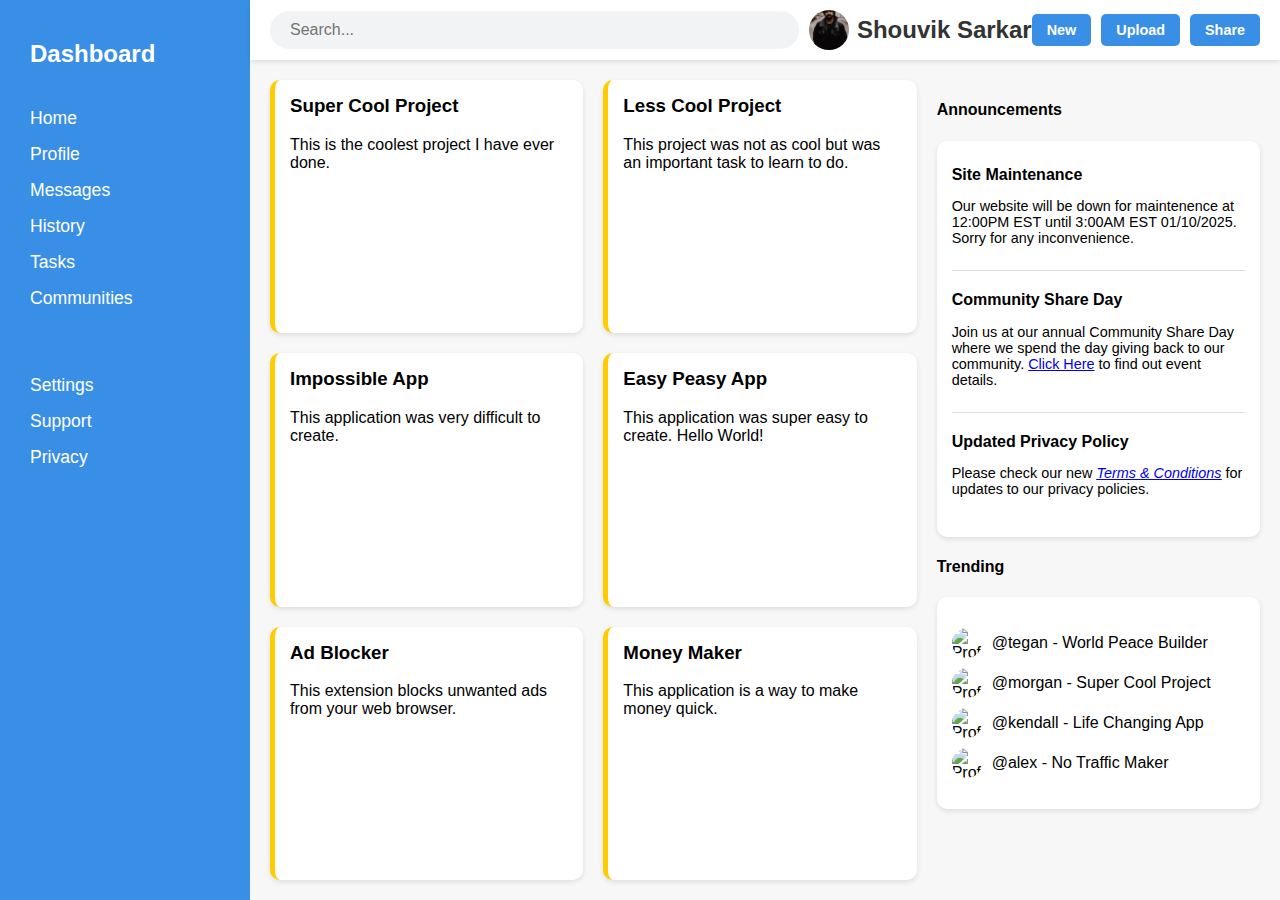
==== dashboard.html @ b507111e "first iteration" ====
<!DOCTYPE html>
<html lang="en">

<head>
    <meta charset="UTF-8">
    <meta name="viewport" content="width=device-width, initial-scale=1.0">
    <link rel="stylesheet" href="dashboard.css">
    <script src="https://kit.fontawesome.com/764d4527b8.js" crossorigin="anonymous"></script>
    <title>Dashboard Project</title>
</head>

<body>
    <div class="container">
        <!-- Sidebar -->
        <aside class="sidebar">
            <div class="sidebar-header">
                <i class="fa-solid fa-bars"></i>
                <h2>Dashboard</h2>
            </div>
            <ul>
                <li><a href="#"><i class="fa-solid fa-home"></i> Home</a></li>
                <li><a href="#"><i class="fa-solid fa-user"></i> Profile</a></li>
                <li><a href="#"><i class="fa-solid fa-message"></i> Messages</a></li>
                <li><a href="#"><i class="fa-solid fa-clock"></i> History</a></li>
                <li><a href="#"><i class="fa-solid fa-tasks"></i> Tasks</a></li>
                <li><a href="#"><i class="fa-solid fa-users"></i> Communities</a></li>
                <br><br>
                <li><a href="#"><i class="fa-solid fa-gear"></i> Settings</a></li>
                <li><a href="#"><i class="fa-solid fa-question"></i> Support</a></li>
                <li><a href="#"><i class="fa-solid fa-shield"></i> Privacy</a></li>
            </ul>
        </aside>
        <header>
                <div class="header">
                    <i class="fas fa-search"></i>
                    <div class="search-bar">
                        <input type="text" placeholder="Search..." />
                    </div>
                    <div class="user-profile">
                        <i class="fas fa-bell"></i>
                        <div class="profile-info">
                            <img src="icons/Crucial Rip 2023 Promos-36.jpg" alt="Profile Picture" />
                            <span>Shouvik Sarkar</span>
                        </div>
                    </div>

                <div class="header-actions">
                    <button class="btn">New</button>
                    <button class="btn">Upload</button>
                    <button class="btn">Share</button>
                </div>
    </div>
    </header>
    <main class="main">
        <!-- Projects Section -->
        <section class="projects">
            <div class="project-card">
                <h3>Super Cool Project</h3>
                <p>This is the coolest project I have ever done.</p>
                <div class="actions">
                    <i class="fa-solid fa-star"></i>
                    <i class="fa-solid fa-eye"></i>
                    <i class="fa-solid fa-share"></i>
                </div>
            </div>
            <div class="project-card">
                <h3>Less Cool Project</h3>
                <p>This project was not as cool but was an important task to learn to do.</p>
                <div class="actions">
                    <i class="fa-solid fa-star"></i>
                    <i class="fa-solid fa-eye"></i>
                    <i class="fa-solid fa-share"></i>
                </div>
            </div>
            <div class="project-card">
                <h3>Impossible App</h3>
                <p>This application was very difficult to create.</p>
                <div class="actions">
                    <i class="fa-solid fa-star"></i>
                    <i class="fa-solid fa-eye"></i>
                    <i class="fa-solid fa-share"></i>
                </div>
            </div>
            <div class="project-card">
                <h3>Easy Peasy App</h3>
                <p>This application was super easy to create. Hello World!</p>
                <div class="actions">
                    <i class="fa-solid fa-star"></i>
                    <i class="fa-solid fa-eye"></i>
                    <i class="fa-solid fa-share"></i>
                </div>
            </div>
            <div class="project-card">
                <h3>Ad Blocker</h3>
                <p>This extension blocks unwanted ads from your web browser.</p>
                <div class="actions">
                    <i class="fa-solid fa-star"></i>
                    <i class="fa-solid fa-eye"></i>
                    <i class="fa-solid fa-share"></i>
                </div>
            </div>
            <div class="project-card">
                <h3>Money Maker</h3>
                <p>This application is a way to make money quick.</p>
                <div class="actions">
                    <i class="fa-solid fa-star"></i>
                    <i class="fa-solid fa-eye"></i>
                    <i class="fa-solid fa-share"></i>
                </div>
            </div>
        </section>
        <div class="right-sidebar">
            <h4>Announcements</h4>
            <div class="announcements">
                <div class="announcement">
                    <h4>Site Maintenance</h4>
                    <p>Our website will be down for maintenence at 12:00PM EST until 3:00AM EST 01/10/2025. Sorry
                        for
                        any inconvenience.</p>
                </div>
                <div class="announcement">
                    <h4>Community Share Day</h4>
                    <p>Join us at our annual Community Share Day where we spend the day giving back to our
                        community. <a href="https://www.google.com" target="_blank">Click Here</a> to find out event
                        details.</p>
                </div>
                <div class="announcement">
                    <h4>Updated Privacy Policy</h4>
                    <p>Please check our new <u><em><a href="https://policies.google.com/terms?hl=en&fg=1"
                                    target="_blank">Terms & Conditions</em></u></a> for updates to our privacy
                        policies.
                    </p>
                </div>
            </div>
            <h4>Trending</h4>
            <div class="trending">
                <ul>
                    <li><img src="https://cdn-icons-png.flaticon.com/512/3135/3135789.png" alt="Profile"> @tegan -
                        World
                        Peace Builder</li>
                    <li><img src="https://cdn-icons-png.flaticon.com/512/4537/4537097.png" alt="Profile"> @morgan -
                        Super Cool Project</li>
                    <li><img src="https://cdn-icons-png.flaticon.com/512/3135/3135715.png" alt="Profile"> @kendall -
                        Life Changing App</li>
                    <li><img src="https://cdn-icons-png.flaticon.com/512/3135/3135715.png" alt="Profile"> @alex - No
                        Traffic Maker</li>
                </ul>
            </div>
</body>

</html>
---- dashboard.css ----
body {
  margin: 0;
  font-family: Arial, Helvetica, sans-serif;
  background-color: #f7f7f7;
}

.container {
  display: grid;
  grid-template-columns: 250px 1fr;
  grid-template-rows: auto 1fr;
  grid-template-areas:
      "sidebar header announcement"
      "sidebar main trending";
  height: 100vh;
}

.sidebar {
  grid-area: sidebar;
  background-color: #398fe6;
  color: white;
  padding: 20px;
}

.sidebar-header {
  display: flex;
  align-items: center;
  margin-bottom: 20px;
}

.sidebar-header h2 {
  font-size: 1.5rem;
  margin-left: 10px;
}

.sidebar ul {
  list-style: none;
  padding: 0;
}

.sidebar ul li {
  margin: 15px 0;
}

.sidebar ul li a {
  color: white;
  text-decoration: none;
  font-size: 1.1rem;
  display: flex;
  align-items: center;
  gap: 10px;
}

 /* Header Container */
.header {
  grid-area: header; 
  display: flex;
  justify-content: space-between;
  align-items: center;
  padding: 10px 20px;
  background-color: #fff;
  box-shadow: 0 2px 4px rgba(0, 0, 0, 0.1);
  font-family: Arial, sans-serif;
  position: sticky;
  top: 0; 
  z-index: 10;
}

/* Search Bar */
.search-bar {
  display: flex;
  align-items: center;
  background-color: #f1f3f4;
  border-radius: 20px;
  padding: 5px 15px;
  flex: 1; 
  max-width: 65rem;
}

.search-bar input {
  border: none;
  outline: none;
  background: none;
  font-size: 1rem;
  flex: 1;
  padding: 5px;
}

.search-bar i {
  color: #888;
}

/* Header Buttons */
.header-actions {
  display: flex;
  gap: 10px;
}

.btn {
  padding: 8px 15px;
  border: none;
  border-radius: 5px;
  font-size: 0.9rem;
  cursor: pointer;
  font-weight: bold;
  background-color: #398fe6;
  color: white;
}

/* User Profile Section */
.user-profile {
  display: flex;
  align-items: center;
  gap: 10px;
}

.user-profile i {
  font-size: 1.5rem;
  color: #555;
  cursor: pointer;
}

.profile-info {
  display: flex;
  align-items: center;
  gap: 8px;
}

.profile-info img {
  width: 40px;
  height: 40px;
  border-radius: 50%;
  object-fit: cover;
}

.profile-info span {
  font-size: 1.5rem;
  color: #333;
  font-weight: bold;
}
/* Main Content */
.main {
  grid-area: main;
  padding: 20px;
  display: grid;
  grid-template-columns: 2fr 1fr;
  gap: 20px;
}
.projects {
  display: grid;
  grid-template-columns: repeat(2, 1fr);
  gap: 20px;
}

.project-card {
  background: white;
  border-radius: 10px;
  box-shadow: 0 2px 5px rgba(0, 0, 0, 0.1);
  padding: 15px;
  border-left: 5px solid #ffcc00;
}

.project-card h3 {
  margin-top: 0;
}

.project-card .actions {
  display: flex;
  justify-content: space-between;
  margin-top: 10px;
}

.project-card .actions i {
  cursor: pointer;
  color: #666;
}
.announcements {
  background-color: #fff;
  padding: 15px;
  border-radius: 8px;
  box-shadow: 0 2px 4px rgba(0, 0, 0, 0.1);
  display: flex;
  flex-direction: column; 
  gap: 10px; 
}

.announcement {
  padding: 10px 0;
  border-bottom: 1px solid #ddd; 
}

.announcement:last-child {
  border-bottom: none; 
}

.announcement h4 {
  font-size: 1rem;
  margin-bottom: 5px; 
  font-weight: bold;
}

.announcement p {
  font-size: 0.9rem;
}
.announcements,
.trending {
  background: white;
  border-radius: 10px;
  padding: 15px;
  box-shadow: 0 2px 5px rgba(0, 0, 0, 0.1);
  justify-self: stretch; 
  align-self: start; 
}

.announcements h4,
.trending h4 {
  margin-top: 0;
}
.trending {
  margin-top: 20px; 
}

.trending ul {
  list-style: none;
  padding: 0;
}

.trending ul li {
  display: flex;
  align-items: center;
  gap: 10px;
  margin-bottom: 10px;
}

.trending ul li img {
  width: 30px;
  height: 30px;
  border-radius: 50%;
}
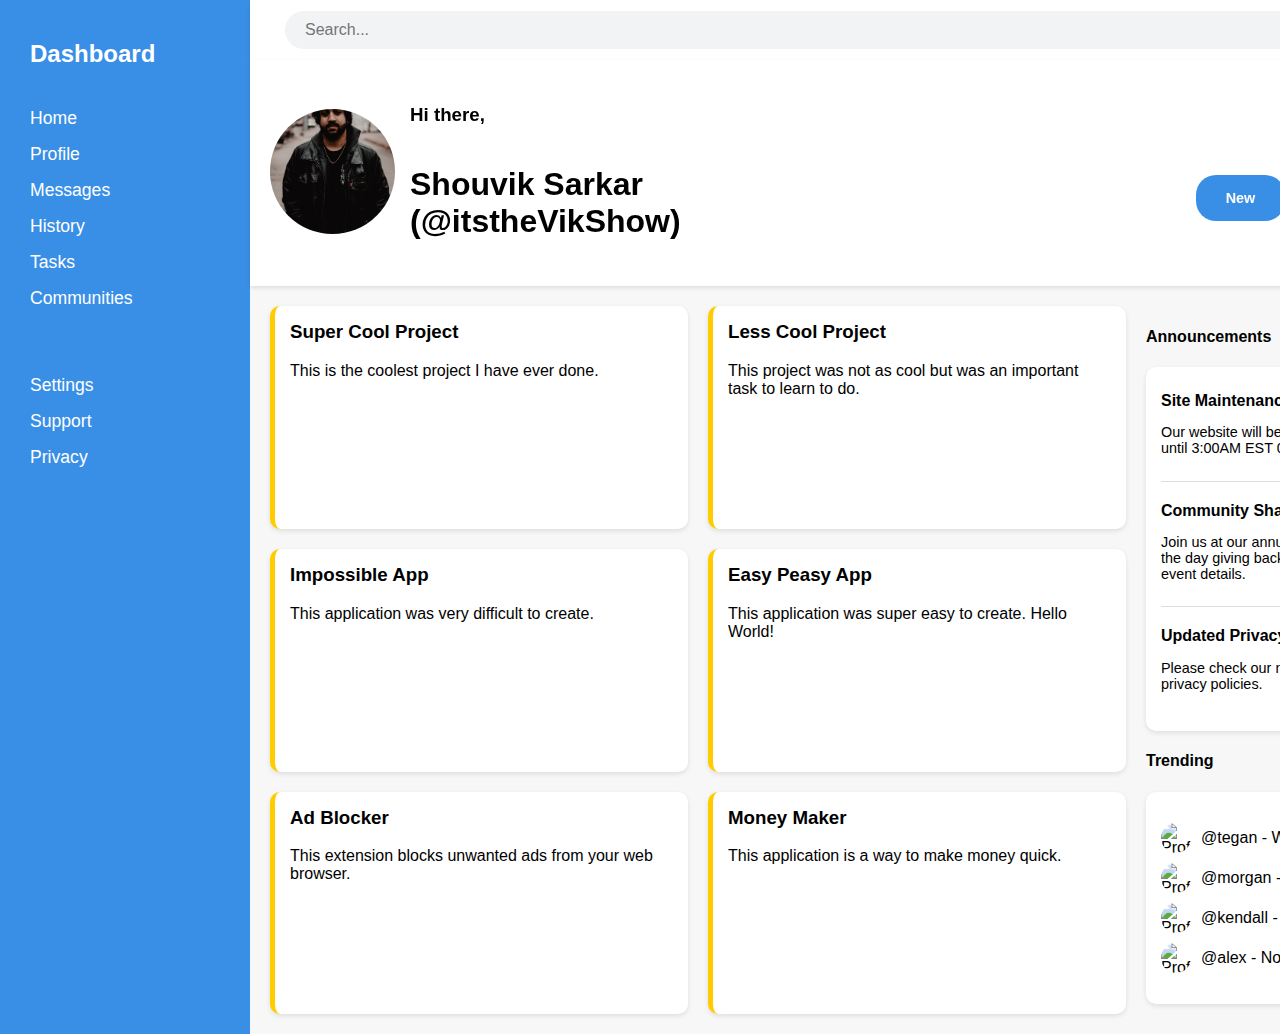
==== commit 9c9a13ff: "final changes" ====
--- a/dashboard.html
+++ b/dashboard.html
@@ -31,121 +31,136 @@
             </ul>
         </aside>
         <header>
-                <div class="header">
+            <!-- Header -->
+            <div class="header">
+                <!-- Top Bar -->
+                <div class="header-top">
                     <i class="fas fa-search"></i>
+                    <!-- Search Bar -->
                     <div class="search-bar">
                         <input type="text" placeholder="Search..." />
                     </div>
-                    <div class="user-profile">
-                        <i class="fas fa-bell"></i>
-                        <div class="profile-info">
-                            <img src="icons/Crucial Rip 2023 Promos-36.jpg" alt="Profile Picture" />
-                            <span>Shouvik Sarkar</span>
-                        </div>
+                    <!-- Bell Icon and Profile -->
+                    <div class="header-profile">
+                        <span class="icon">🔔</span>
+                        <img src="icons/Crucial Rip 2023 Promos-36.jpg" alt="Profile Picture">
+                        <div class="name">Shouvik Sarkar</div>
+                    </div>
+                </div>
+
+                <!-- Bottom Bar -->
+                <div class="header-bottom">
+                    <!--Profile Picture-->
+                    <div class="greeting-picture">
+                        <img src="icons/Crucial Rip 2023 Promos-36.jpg" alt="Profile Picture">
+                    </div><!-- Greeting -->
+                    <div class="header-greeting">
+                        <h3>Hi there,</h3> 
+                        <h1>Shouvik Sarkar (@itstheVikShow)</h1>
+                    </div>
+                    <div class="header-actions">
+                        <button class="btn">New</button>
+                        <button class="btn">Upload</button>
+                        <button class="btn">Share</button>
                     </div>
 
-                <div class="header-actions">
-                    <button class="btn">New</button>
-                    <button class="btn">Upload</button>
-                    <button class="btn">Share</button>
                 </div>
-    </div>
-    </header>
-    <main class="main">
-        <!-- Projects Section -->
-        <section class="projects">
-            <div class="project-card">
-                <h3>Super Cool Project</h3>
-                <p>This is the coolest project I have ever done.</p>
-                <div class="actions">
-                    <i class="fa-solid fa-star"></i>
-                    <i class="fa-solid fa-eye"></i>
-                    <i class="fa-solid fa-share"></i>
+        </header>
+        <main class="main">
+            <!-- Projects Section -->
+            <section class="projects">
+                <div class="project-card">
+                    <h3>Super Cool Project</h3>
+                    <p>This is the coolest project I have ever done.</p>
+                    <div class="actions">
+                        <i class="fa-solid fa-star"></i>
+                        <i class="fa-solid fa-eye"></i>
+                        <i class="fa-solid fa-share"></i>
+                    </div>
                 </div>
-            </div>
-            <div class="project-card">
-                <h3>Less Cool Project</h3>
-                <p>This project was not as cool but was an important task to learn to do.</p>
-                <div class="actions">
-                    <i class="fa-solid fa-star"></i>
-                    <i class="fa-solid fa-eye"></i>
-                    <i class="fa-solid fa-share"></i>
+                <div class="project-card">
+                    <h3>Less Cool Project</h3>
+                    <p>This project was not as cool but was an important task to learn to do.</p>
+                    <div class="actions">
+                        <i class="fa-solid fa-star"></i>
+                        <i class="fa-solid fa-eye"></i>
+                        <i class="fa-solid fa-share"></i>
+                    </div>
                 </div>
-            </div>
-            <div class="project-card">
-                <h3>Impossible App</h3>
-                <p>This application was very difficult to create.</p>
-                <div class="actions">
-                    <i class="fa-solid fa-star"></i>
-                    <i class="fa-solid fa-eye"></i>
-                    <i class="fa-solid fa-share"></i>
+                <div class="project-card">
+                    <h3>Impossible App</h3>
+                    <p>This application was very difficult to create.</p>
+                    <div class="actions">
+                        <i class="fa-solid fa-star"></i>
+                        <i class="fa-solid fa-eye"></i>
+                        <i class="fa-solid fa-share"></i>
+                    </div>
                 </div>
-            </div>
-            <div class="project-card">
-                <h3>Easy Peasy App</h3>
-                <p>This application was super easy to create. Hello World!</p>
-                <div class="actions">
-                    <i class="fa-solid fa-star"></i>
-                    <i class="fa-solid fa-eye"></i>
-                    <i class="fa-solid fa-share"></i>
+                <div class="project-card">
+                    <h3>Easy Peasy App</h3>
+                    <p>This application was super easy to create. Hello World!</p>
+                    <div class="actions">
+                        <i class="fa-solid fa-star"></i>
+                        <i class="fa-solid fa-eye"></i>
+                        <i class="fa-solid fa-share"></i>
+                    </div>
                 </div>
-            </div>
-            <div class="project-card">
-                <h3>Ad Blocker</h3>
-                <p>This extension blocks unwanted ads from your web browser.</p>
-                <div class="actions">
-                    <i class="fa-solid fa-star"></i>
-                    <i class="fa-solid fa-eye"></i>
-                    <i class="fa-solid fa-share"></i>
+                <div class="project-card">
+                    <h3>Ad Blocker</h3>
+                    <p>This extension blocks unwanted ads from your web browser.</p>
+                    <div class="actions">
+                        <i class="fa-solid fa-star"></i>
+                        <i class="fa-solid fa-eye"></i>
+                        <i class="fa-solid fa-share"></i>
+                    </div>
                 </div>
-            </div>
-            <div class="project-card">
-                <h3>Money Maker</h3>
-                <p>This application is a way to make money quick.</p>
-                <div class="actions">
-                    <i class="fa-solid fa-star"></i>
-                    <i class="fa-solid fa-eye"></i>
-                    <i class="fa-solid fa-share"></i>
+                <div class="project-card">
+                    <h3>Money Maker</h3>
+                    <p>This application is a way to make money quick.</p>
+                    <div class="actions">
+                        <i class="fa-solid fa-star"></i>
+                        <i class="fa-solid fa-eye"></i>
+                        <i class="fa-solid fa-share"></i>
+                    </div>
                 </div>
-            </div>
-        </section>
-        <div class="right-sidebar">
-            <h4>Announcements</h4>
-            <div class="announcements">
-                <div class="announcement">
-                    <h4>Site Maintenance</h4>
-                    <p>Our website will be down for maintenence at 12:00PM EST until 3:00AM EST 01/10/2025. Sorry
-                        for
-                        any inconvenience.</p>
+            </section>
+            <div class="right-sidebar">
+                <h4>Announcements</h4>
+                <div class="announcements">
+                    <div class="announcement">
+                        <h4>Site Maintenance</h4>
+                        <p>Our website will be down for maintenence at 12:00PM EST until 3:00AM EST 01/10/2025. Sorry
+                            for
+                            any inconvenience.</p>
+                    </div>
+                    <div class="announcement">
+                        <h4>Community Share Day</h4>
+                        <p>Join us at our annual Community Share Day where we spend the day giving back to our
+                            community. <a href="https://www.google.com" target="_blank">Click Here</a> to find out event
+                            details.</p>
+                    </div>
+                    <div class="announcement">
+                        <h4>Updated Privacy Policy</h4>
+                        <p>Please check our new <u><em><a href="https://policies.google.com/terms?hl=en&fg=1"
+                                        target="_blank">Terms & Conditions</em></u></a> for updates to our privacy
+                            policies.
+                        </p>
+                    </div>
                 </div>
-                <div class="announcement">
-                    <h4>Community Share Day</h4>
-                    <p>Join us at our annual Community Share Day where we spend the day giving back to our
-                        community. <a href="https://www.google.com" target="_blank">Click Here</a> to find out event
-                        details.</p>
+                <h4>Trending</h4>
+                <div class="trending">
+                    <ul>
+                        <li><img src="https://cdn-icons-png.flaticon.com/512/3135/3135789.png" alt="Profile"> @tegan -
+                            World
+                            Peace Builder</li>
+                        <li><img src="https://cdn-icons-png.flaticon.com/512/4537/4537097.png" alt="Profile"> @morgan -
+                            Super Cool Project</li>
+                        <li><img src="https://cdn-icons-png.flaticon.com/512/3135/3135715.png" alt="Profile"> @kendall -
+                            Life Changing App</li>
+                        <li><img src="https://cdn-icons-png.flaticon.com/512/3135/3135715.png" alt="Profile"> @alex - No
+                            Traffic Maker</li>
+                    </ul>
                 </div>
-                <div class="announcement">
-                    <h4>Updated Privacy Policy</h4>
-                    <p>Please check our new <u><em><a href="https://policies.google.com/terms?hl=en&fg=1"
-                                    target="_blank">Terms & Conditions</em></u></a> for updates to our privacy
-                        policies.
-                    </p>
-                </div>
-            </div>
-            <h4>Trending</h4>
-            <div class="trending">
-                <ul>
-                    <li><img src="https://cdn-icons-png.flaticon.com/512/3135/3135789.png" alt="Profile"> @tegan -
-                        World
-                        Peace Builder</li>
-                    <li><img src="https://cdn-icons-png.flaticon.com/512/4537/4537097.png" alt="Profile"> @morgan -
-                        Super Cool Project</li>
-                    <li><img src="https://cdn-icons-png.flaticon.com/512/3135/3135715.png" alt="Profile"> @kendall -
-                        Life Changing App</li>
-                    <li><img src="https://cdn-icons-png.flaticon.com/512/3135/3135715.png" alt="Profile"> @alex - No
-                        Traffic Maker</li>
-                </ul>
-            </div>
 </body>
 
 </html>--- a/dashboard.css
+++ b/dashboard.css
@@ -9,8 +9,8 @@
   grid-template-columns: 250px 1fr;
   grid-template-rows: auto 1fr;
   grid-template-areas:
-      "sidebar header announcement"
-      "sidebar main trending";
+    "sidebar header announcement"
+    "sidebar main trending";
   height: 100vh;
 }
 
@@ -50,21 +50,29 @@
   gap: 10px;
 }
 
- /* Header Container */
-.header {
-  grid-area: header; 
-  display: flex;
-  justify-content: space-between;
-  align-items: center;
+/* Header Container */
+
+.header-top {
+  display: flex;
+  align-items: center;
+  justify-content: space-between;
   padding: 10px 20px;
   background-color: #fff;
   box-shadow: 0 2px 4px rgba(0, 0, 0, 0.1);
   font-family: Arial, sans-serif;
   position: sticky;
-  top: 0; 
+  top: 0;
   z-index: 10;
 }
-
+.header-top {
+  display: flex;
+  align-items: center;
+  justify-content: space-between;
+}
+.header-top i {
+  display: flex;
+  padding-right: 15px;
+}
 /* Search Bar */
 .search-bar {
   display: flex;
@@ -72,8 +80,8 @@
   background-color: #f1f3f4;
   border-radius: 20px;
   padding: 5px 15px;
-  flex: 1; 
-  max-width: 65rem;
+  flex: 1;
+  max-width: 90rem;
 }
 
 .search-bar input {
@@ -88,17 +96,64 @@
 .search-bar i {
   color: #888;
 }
-
-/* Header Buttons */
+.header-profile {
+  display: flex;
+  align-items: center;
+  gap: 10px;
+}
+
+.header-profile img {
+  width: 40px;
+  height: 40px;
+  border-radius: 50%;
+  object-fit: cover;
+}
+
+.header-profile .name {
+  font-size: 1.5rem;
+  font-weight: bold;
+}
+
+.header-profile .icon {
+  font-size: 1.5rem;
+  cursor: pointer;
+}
+/* Bottom Bar (Greeting and Buttons) */
+.header-bottom {
+  display: flex;
+  align-items: center;
+  justify-content: space-between;
+  padding: 10px 20px;
+  background-color: #fff;
+  box-shadow: 0 2px 4px rgba(0, 0, 0, 0.1);
+  font-family: Arial, sans-serif;
+  position: sticky;
+  top: 0;
+  z-index: 10;
+}
+.greeting-picture img {
+  width: 125px;
+  height: 125px;
+  border-radius: 50%;
+  object-fit: cover;
+}
+/* Greeting */
+.header-greeting {
+  display: flex;
+  flex-direction: column;
+  padding: 15px;
+}
 .header-actions {
   display: flex;
-  gap: 10px;
-}
-
+  justify-content: space-between;
+  gap: 40px;
+  padding-left: 500px;
+  padding-top: 50px;
+}
 .btn {
-  padding: 8px 15px;
+  padding: 15px 30px;
   border: none;
-  border-radius: 5px;
+  border-radius: 20px;
   font-size: 0.9rem;
   cursor: pointer;
   font-weight: bold;
@@ -106,37 +161,6 @@
   color: white;
 }
 
-/* User Profile Section */
-.user-profile {
-  display: flex;
-  align-items: center;
-  gap: 10px;
-}
-
-.user-profile i {
-  font-size: 1.5rem;
-  color: #555;
-  cursor: pointer;
-}
-
-.profile-info {
-  display: flex;
-  align-items: center;
-  gap: 8px;
-}
-
-.profile-info img {
-  width: 40px;
-  height: 40px;
-  border-radius: 50%;
-  object-fit: cover;
-}
-
-.profile-info span {
-  font-size: 1.5rem;
-  color: #333;
-  font-weight: bold;
-}
 /* Main Content */
 .main {
   grid-area: main;
@@ -163,13 +187,15 @@
   margin-top: 0;
 }
 
-.project-card .actions {
-  display: flex;
-  justify-content: space-between;
-  margin-top: 10px;
-}
-
-.project-card .actions i {
+.actions {
+  display: flex;
+  justify-content: space-between;
+  padding-top: 100px;
+  padding-left: 75%;
+  
+}
+
+.actions i {
   cursor: pointer;
   color: #666;
 }
@@ -179,22 +205,22 @@
   border-radius: 8px;
   box-shadow: 0 2px 4px rgba(0, 0, 0, 0.1);
   display: flex;
-  flex-direction: column; 
-  gap: 10px; 
+  flex-direction: column;
+  gap: 10px;
 }
 
 .announcement {
   padding: 10px 0;
-  border-bottom: 1px solid #ddd; 
+  border-bottom: 1px solid #ddd;
 }
 
 .announcement:last-child {
-  border-bottom: none; 
+  border-bottom: none;
 }
 
 .announcement h4 {
   font-size: 1rem;
-  margin-bottom: 5px; 
+  margin-bottom: 5px;
   font-weight: bold;
 }
 
@@ -207,8 +233,8 @@
   border-radius: 10px;
   padding: 15px;
   box-shadow: 0 2px 5px rgba(0, 0, 0, 0.1);
-  justify-self: stretch; 
-  align-self: start; 
+  justify-self: stretch;
+  align-self: start;
 }
 
 .announcements h4,
@@ -216,7 +242,7 @@
   margin-top: 0;
 }
 .trending {
-  margin-top: 20px; 
+  margin-top: 20px;
 }
 
 .trending ul {
@@ -235,4 +261,4 @@
   width: 30px;
   height: 30px;
   border-radius: 50%;
-}+}
